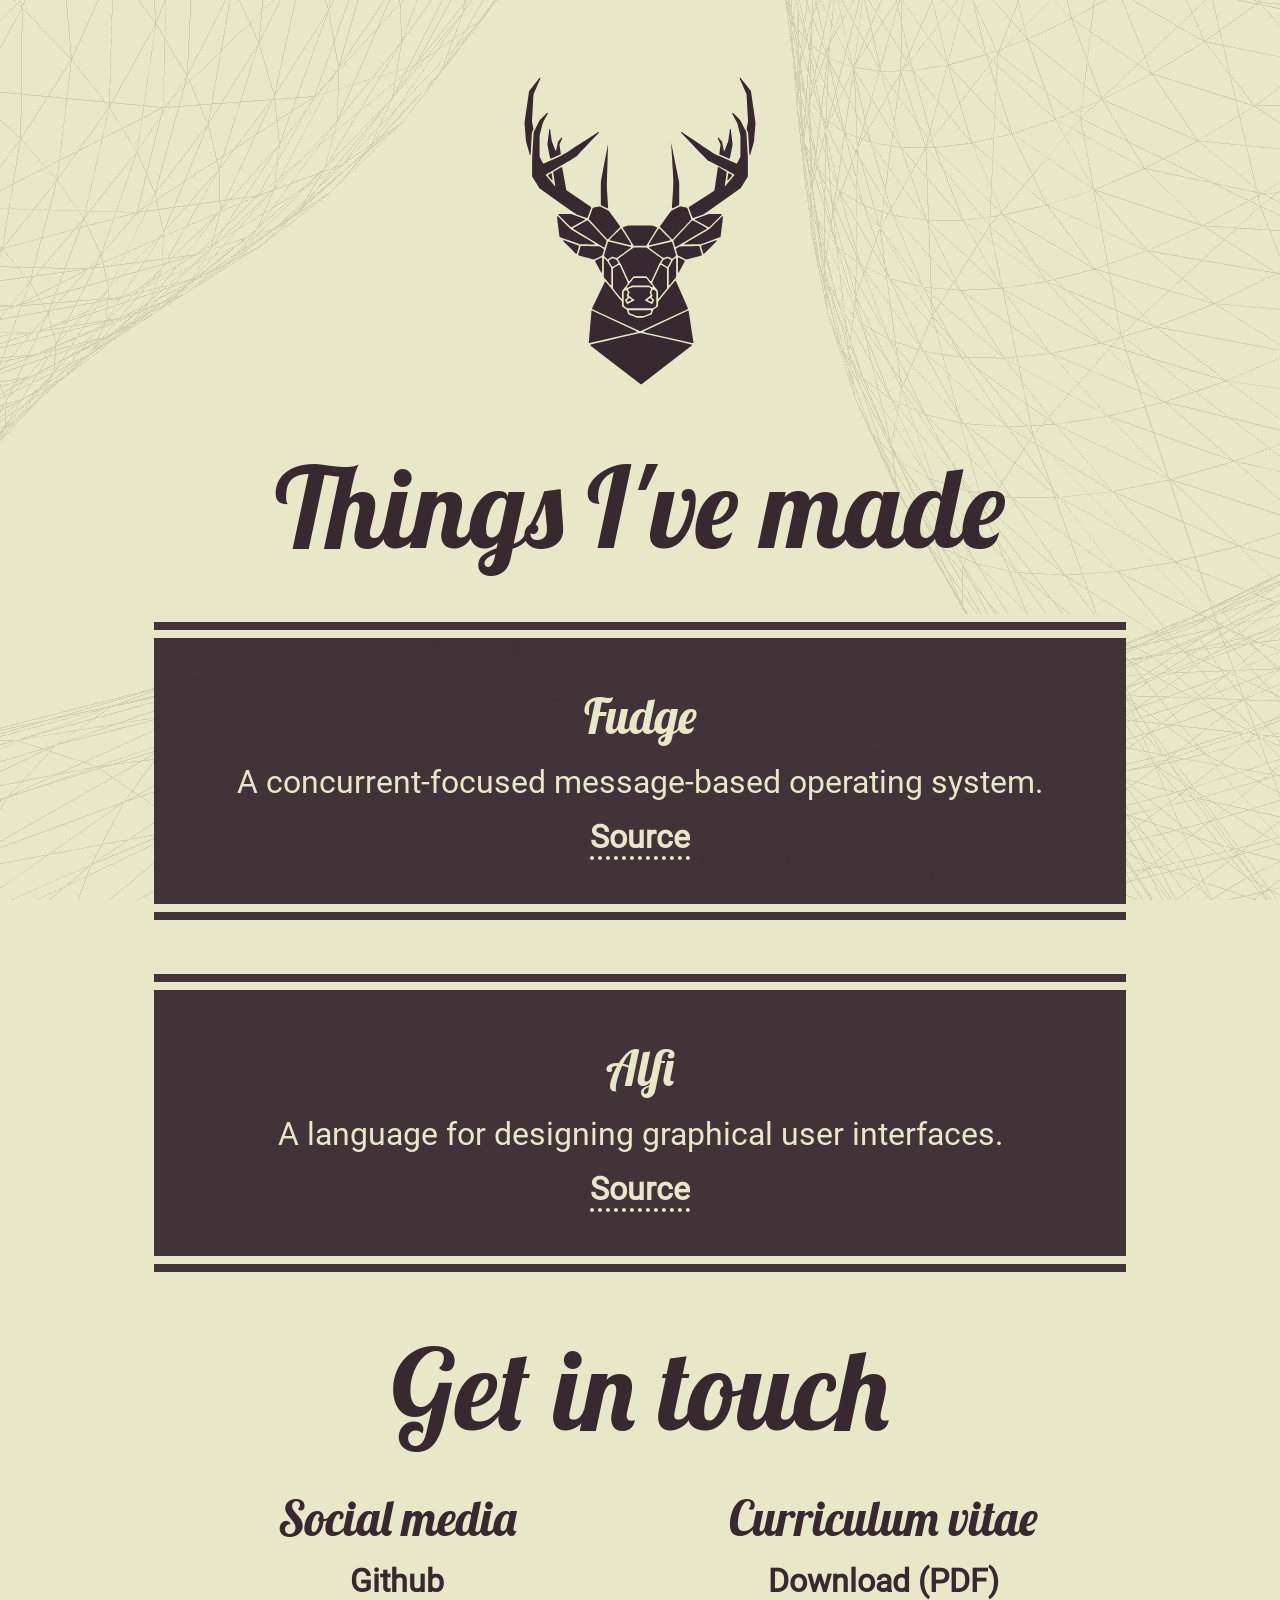
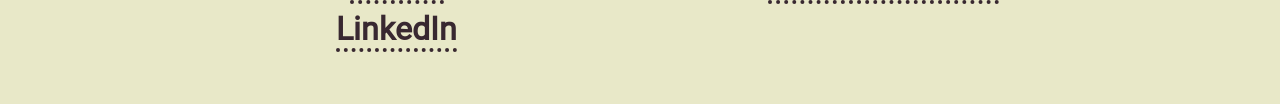
==== index.html @ 1d3410d7 "add reindeer logo and background Signed-off-by: Jens Nyberg <jens.nyberg@gmail.com>" ====
<!DOCTYPE html>
<html>
    <head>
        <title>Home of Jens Nyberg</title>
        <link rel="stylesheet" type="text/css" href="style.css">
    </head>
    <body>
        <div id="container" style="position: fixed; z-index: -10"></div>
        <script src="wire/three.js"></script>
        <script src="wire/script.js"></script>
        <div class="box0">
            <div class="row">
                <div class="col">
                    <div class="box1 title center"><img src="reindeer.svg" width="320px"/></div>
                    <div class="box1 topic center">Things I've made</div>
                </div>
            </div>
            <div class="row">
                <div class="col">
                    <div class="box1">
                        <div class="box2 dark">
                            <div class="box3 subtopic center">Fudge</div>
                            <div class="box3 text center">A concurrent-focused message-based operating system.</div>
                            <div class="box3 text center"><a href="http://github.com/jezze/fudge">Source</a></div>
                        </div>
                    </div>
                    <div class="box1">
                        <div class="box2 dark">
                            <div class="box3 subtopic center">Alfi</div>
                            <div class="box3 text center">A language for designing graphical user interfaces.</div>
                            <div class="box3 text center"><a href="http://github.com/jezze/alfi">Source</a></div>
                        </div>
                    </div>
                </div>
            </div>
            <div class="row">
                <div class="col">
                    <div class="box1 topic center">Get in touch</div>
                    <div class="row">
                        <div class="col">
                            <div class="box1 subtopic center">Social media</div>
                            <div class="box3 text center"><a href="http://github.com/jezze">Github</a></div>
                            <div class="box3 text center"><a href="http://linkedin.com/in/jens-nyberg">LinkedIn</a></div>
                        </div>
                        <div class="col">
                            <div class="box1 subtopic center">Curriculum vitae</div>
                            <div class="box3 text center"><a href="cv.pdf">Download (PDF)</a></div>
                        </div>
                    </div>
                </div>
            </div>
        </div>
    </body>
</html>
---- style.css ----
@font-face {
    font-family: "Roboto Regular";
    src: url("fonts/Roboto-Regular.ttf");
}

@font-face {
    font-family: "Lobster Regular";
    src: url("fonts/Lobster-Regular.ttf");
}

a {
    color: #382830;
    font-weight: bold;
    text-decoration: none;
    border-bottom: 4px dotted #382830;
}

div.dark a {
    color: #e8e8c8;
    border-bottom: 4px dotted #e8e8c8;
}

body {
    margin: 0px;
    background-color: #e8e8c8;
}

div.box0 {
    padding: 4% 12% 4% 12%;
}

div.box1 {
    padding: 2% 0% 2% 0%;
}

div.box2 {
    padding: 4% 6% 4% 6%;
}

div.box3 {
    padding: 1% 0% 1% 0%;
}

div.center {
    text-align: center;
}

div.row {
    display: flex;
    flex-direction: row;
    flex: 1;
}

div.col {
    display: flex;
    flex-direction: column;
    flex: 1;
}

div.text {
    font-family: "Roboto Regular";
    font-size: 2em;
    color: #382830;
}

div.title {
    font-family: "Roboto Regular";
    font-size: 1.5em;
    color: #382830;
}

div.topic {
    font-family: "Lobster Regular";
    font-size: 7em;
    color: #382830;
}

div.subtopic {
    font-family: "Lobster Regular";
    font-size: 3em;
    color: #382830;
}

div.dark {
    background-color: #382830;
    border-top: 24px double #e8e8c8;
    border-bottom: 24px double #e8e8c8;
    opacity: 0.94;
}

div.dark a {
    padding: 0px;
}

div.dark div.text {
    color: #e8e8c8;
}

div.dark div.title {
    color: #e8e8c8;
}

div.dark div.topic {
    color: #e8e8c8;
}

div.dark div.subtopic {
    color: #e8e8c8;
}
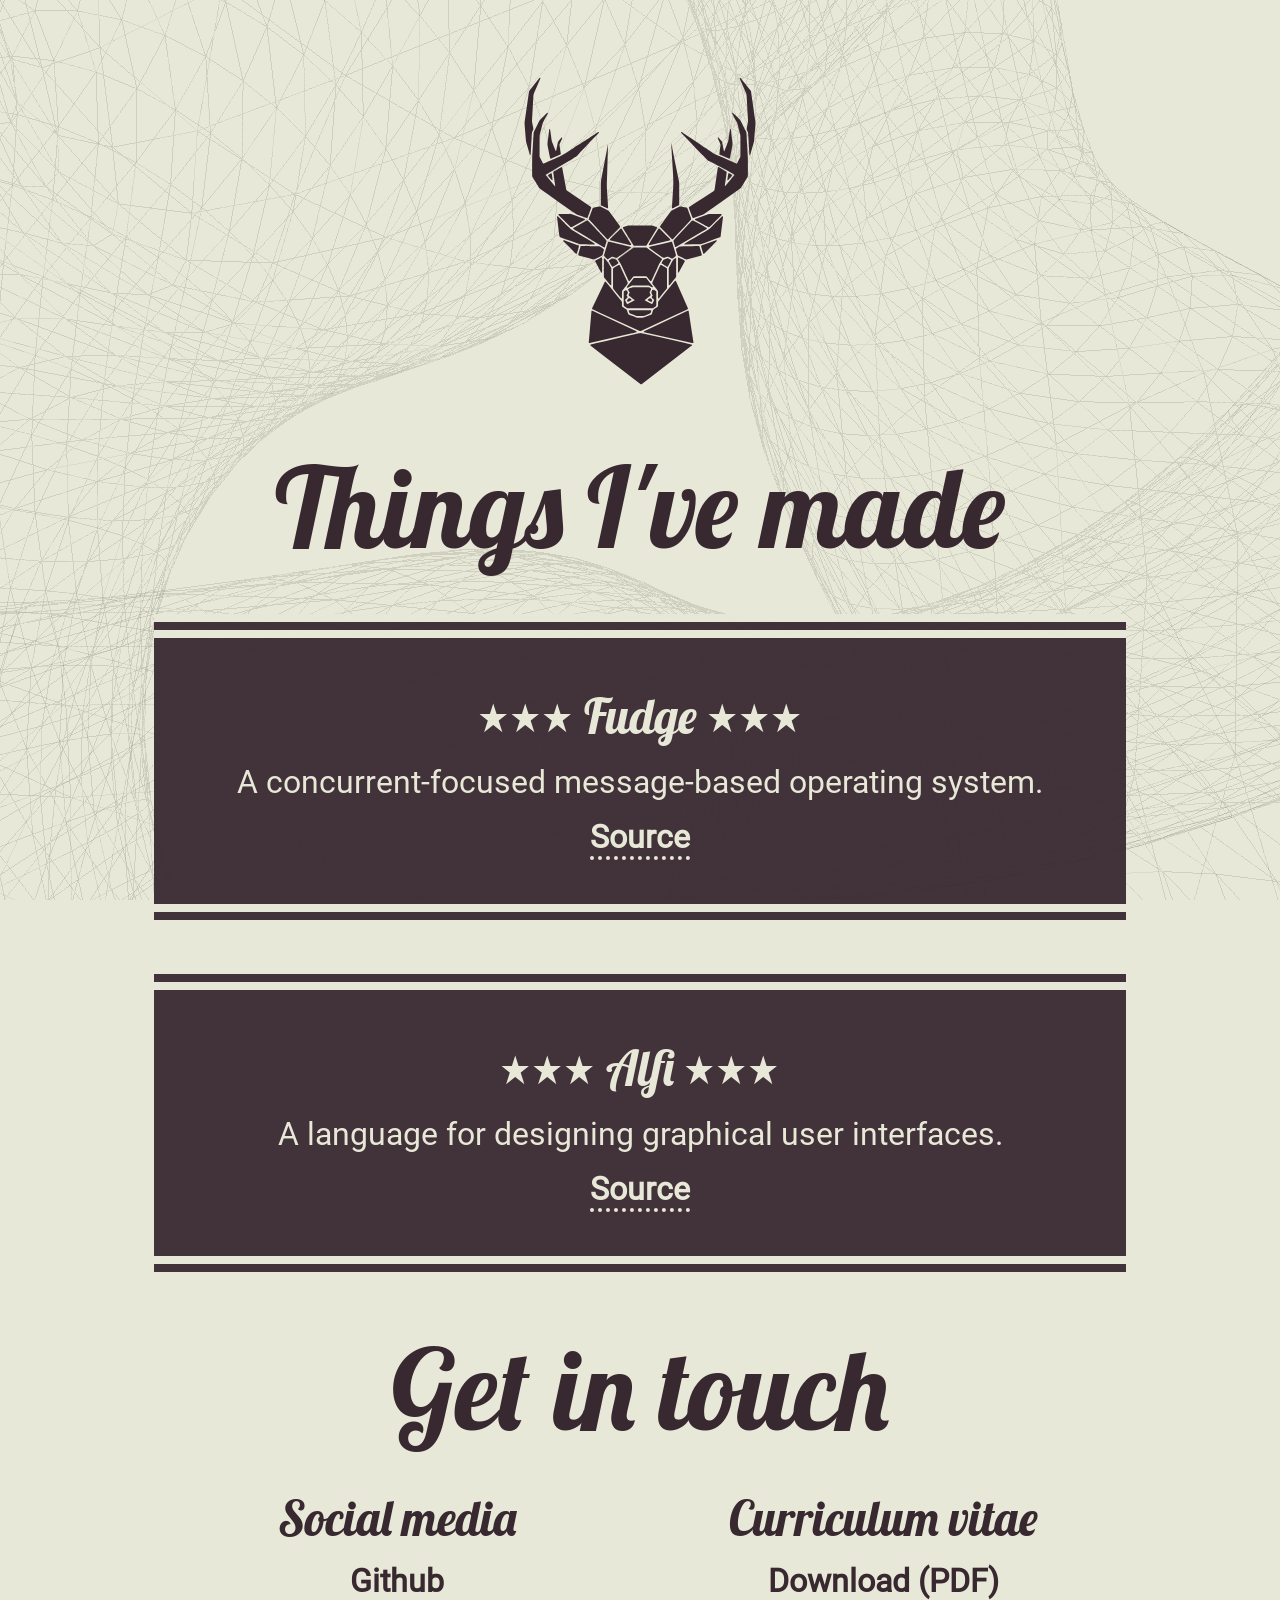
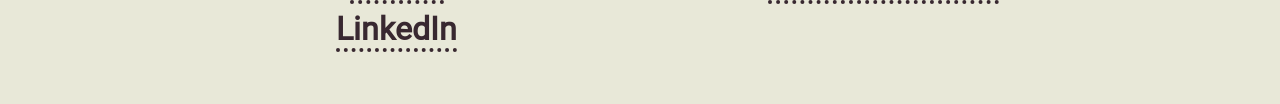
==== commit 4e5a7019: "add stars Signed-off-by: Jens Nyberg <jens.nyberg@gmail.com>" ====
--- a/index.html
+++ b/index.html
@@ -19,14 +19,14 @@
                 <div class="col">
                     <div class="box1">
                         <div class="box2 dark">
-                            <div class="box3 subtopic center">Fudge</div>
+                            <div class="box3 subtopic center"><img src="star.svg" width="32px"/><img src="star.svg" width="32px"/><img src="star.svg" width="32px"/> Fudge <img src="star.svg" width="32px"/><img src="star.svg" width="32px"/><img src="star.svg" width="32px"/></div>
                             <div class="box3 text center">A concurrent-focused message-based operating system.</div>
                             <div class="box3 text center"><a href="http://github.com/jezze/fudge">Source</a></div>
                         </div>
                     </div>
                     <div class="box1">
                         <div class="box2 dark">
-                            <div class="box3 subtopic center">Alfi</div>
+                            <div class="box3 subtopic center"><img src="star.svg" width="32px"/><img src="star.svg" width="32px"/><img src="star.svg" width="32px"/> Alfi <img src="star.svg" width="32px"/><img src="star.svg" width="32px"/><img src="star.svg" width="32px"/></div>
                             <div class="box3 text center">A language for designing graphical user interfaces.</div>
                             <div class="box3 text center"><a href="http://github.com/jezze/alfi">Source</a></div>
                         </div>
--- a/style.css
+++ b/style.css
@@ -16,13 +16,13 @@
 }
 
 div.dark a {
-    color: #e8e8c8;
-    border-bottom: 4px dotted #e8e8c8;
+    color: #e8e8d8;
+    border-bottom: 4px dotted #e8e8d8;
 }
 
 body {
     margin: 0px;
-    background-color: #e8e8c8;
+    background-color: #e8e8d8;
 }
 
 div.box0 {
@@ -83,8 +83,8 @@
 
 div.dark {
     background-color: #382830;
-    border-top: 24px double #e8e8c8;
-    border-bottom: 24px double #e8e8c8;
+    border-top: 24px double #e8e8d8;
+    border-bottom: 24px double #e8e8d8;
     opacity: 0.94;
 }
 
@@ -93,18 +93,18 @@
 }
 
 div.dark div.text {
-    color: #e8e8c8;
+    color: #e8e8d8;
 }
 
 div.dark div.title {
-    color: #e8e8c8;
+    color: #e8e8d8;
 }
 
 div.dark div.topic {
-    color: #e8e8c8;
+    color: #e8e8d8;
 }
 
 div.dark div.subtopic {
-    color: #e8e8c8;
+    color: #e8e8d8;
 }
 
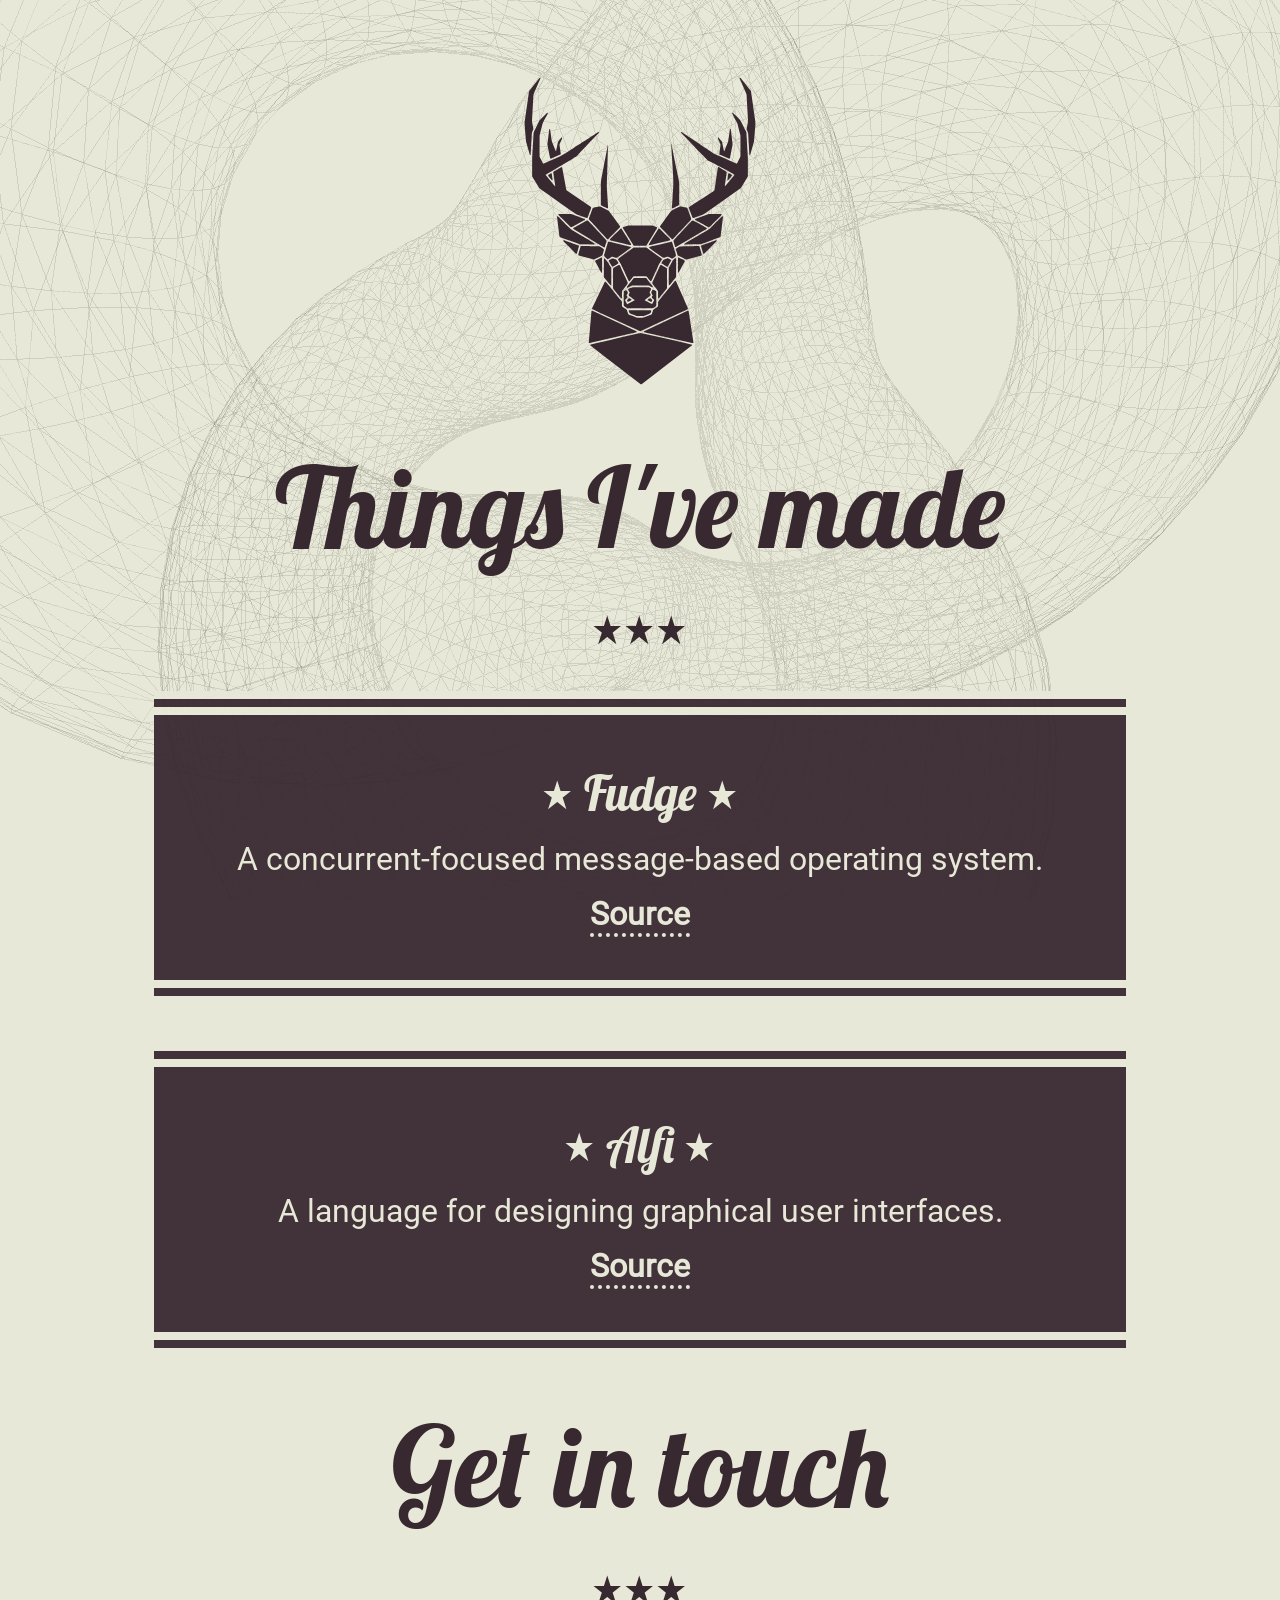
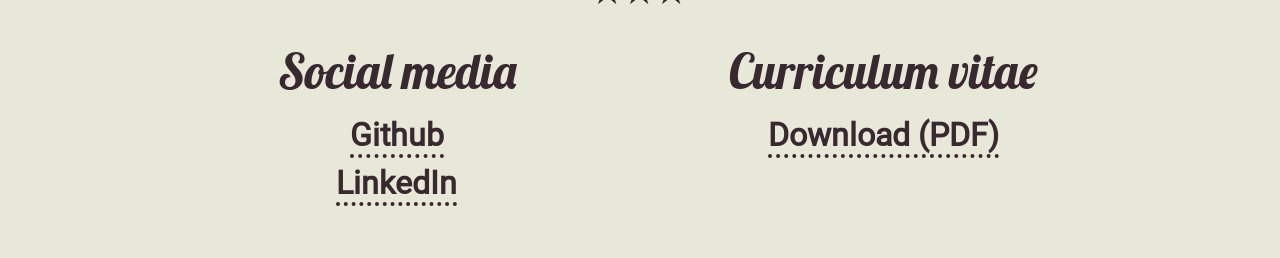
==== commit 0cb1c011: "add more stars Signed-off-by: Jens Nyberg <jens.nyberg@gmail.com>" ====
--- a/index.html
+++ b/index.html
@@ -13,20 +13,21 @@
                 <div class="col">
                     <div class="box1 title center"><img src="reindeer.svg" width="320px"/></div>
                     <div class="box1 topic center">Things I've made</div>
+                    <div class="box1 title center"><img src="star2.svg" width="32px"/><img src="star2.svg" width="32px"/><img src="star2.svg" width="32px"/></div>
                 </div>
             </div>
             <div class="row">
                 <div class="col">
                     <div class="box1">
                         <div class="box2 dark">
-                            <div class="box3 subtopic center"><img src="star.svg" width="32px"/><img src="star.svg" width="32px"/><img src="star.svg" width="32px"/> Fudge <img src="star.svg" width="32px"/><img src="star.svg" width="32px"/><img src="star.svg" width="32px"/></div>
+                            <div class="box3 subtopic center"><img src="star.svg" width="32px"/> Fudge <img src="star.svg" width="32px"/></div>
                             <div class="box3 text center">A concurrent-focused message-based operating system.</div>
                             <div class="box3 text center"><a href="http://github.com/jezze/fudge">Source</a></div>
                         </div>
                     </div>
                     <div class="box1">
                         <div class="box2 dark">
-                            <div class="box3 subtopic center"><img src="star.svg" width="32px"/><img src="star.svg" width="32px"/><img src="star.svg" width="32px"/> Alfi <img src="star.svg" width="32px"/><img src="star.svg" width="32px"/><img src="star.svg" width="32px"/></div>
+                            <div class="box3 subtopic center"><img src="star.svg" width="32px"/> Alfi <img src="star.svg" width="32px"/></div>
                             <div class="box3 text center">A language for designing graphical user interfaces.</div>
                             <div class="box3 text center"><a href="http://github.com/jezze/alfi">Source</a></div>
                         </div>
@@ -36,6 +37,7 @@
             <div class="row">
                 <div class="col">
                     <div class="box1 topic center">Get in touch</div>
+                    <div class="box1 title center"><img src="star2.svg" width="32px"/><img src="star2.svg" width="32px"/><img src="star2.svg" width="32px"/></div>
                     <div class="row">
                         <div class="col">
                             <div class="box1 subtopic center">Social media</div>
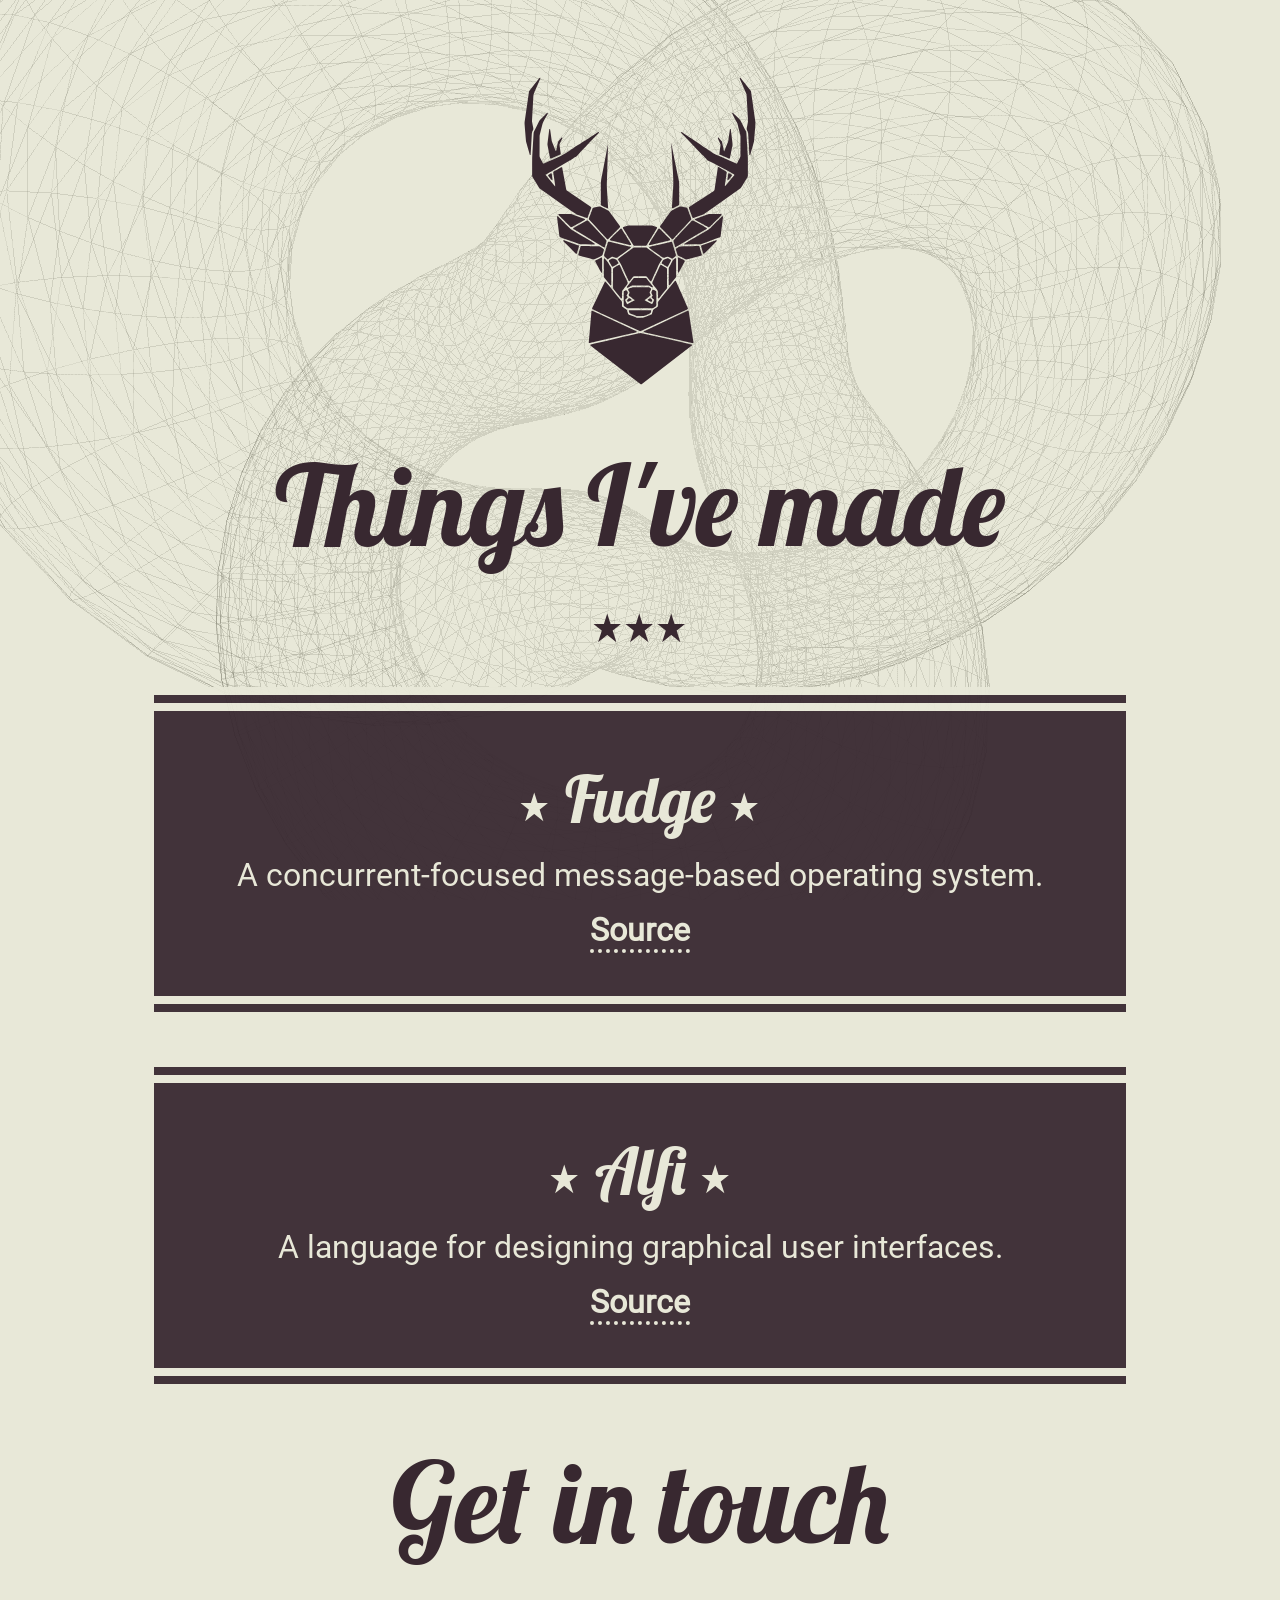
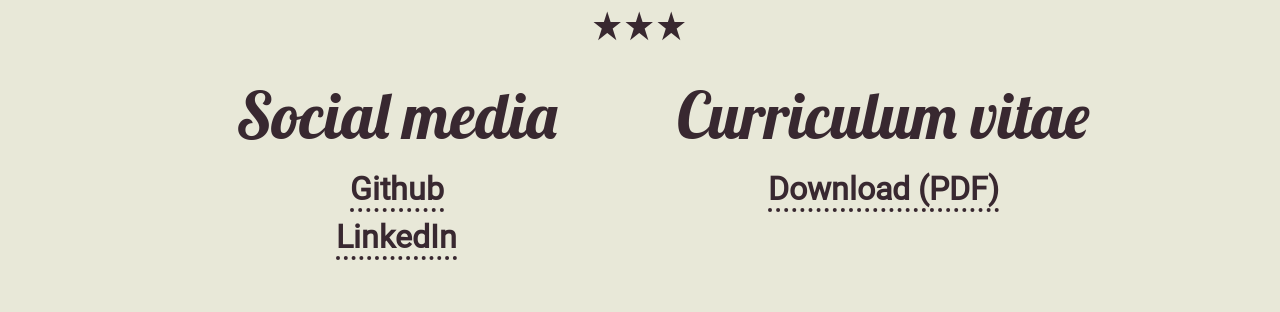
==== commit 2c870394: "cleanups Signed-off-by: Jens Nyberg <jens.nyberg@gmail.com>" ====
--- a/index.html
+++ b/index.html
@@ -11,9 +11,9 @@
         <div class="box0">
             <div class="row">
                 <div class="col">
-                    <div class="box1 title center"><img src="reindeer.svg" width="320px"/></div>
+                    <div class="box1 center"><img src="reindeer.svg" width="320px"/></div>
                     <div class="box1 topic center">Things I've made</div>
-                    <div class="box1 title center"><img src="star2.svg" width="32px"/><img src="star2.svg" width="32px"/><img src="star2.svg" width="32px"/></div>
+                    <div class="box1 center"><img src="star2.svg" width="32px"/><img src="star2.svg" width="32px"/><img src="star2.svg" width="32px"/></div>
                 </div>
             </div>
             <div class="row">
@@ -37,7 +37,7 @@
             <div class="row">
                 <div class="col">
                     <div class="box1 topic center">Get in touch</div>
-                    <div class="box1 title center"><img src="star2.svg" width="32px"/><img src="star2.svg" width="32px"/><img src="star2.svg" width="32px"/></div>
+                    <div class="box1 center"><img src="star2.svg" width="32px"/><img src="star2.svg" width="32px"/><img src="star2.svg" width="32px"/></div>
                     <div class="row">
                         <div class="col">
                             <div class="box1 subtopic center">Social media</div>
--- a/style.css
+++ b/style.css
@@ -63,12 +63,6 @@
     color: #382830;
 }
 
-div.title {
-    font-family: "Roboto Regular";
-    font-size: 1.5em;
-    color: #382830;
-}
-
 div.topic {
     font-family: "Lobster Regular";
     font-size: 7em;
@@ -77,7 +71,7 @@
 
 div.subtopic {
     font-family: "Lobster Regular";
-    font-size: 3em;
+    font-size: 4em;
     color: #382830;
 }
 
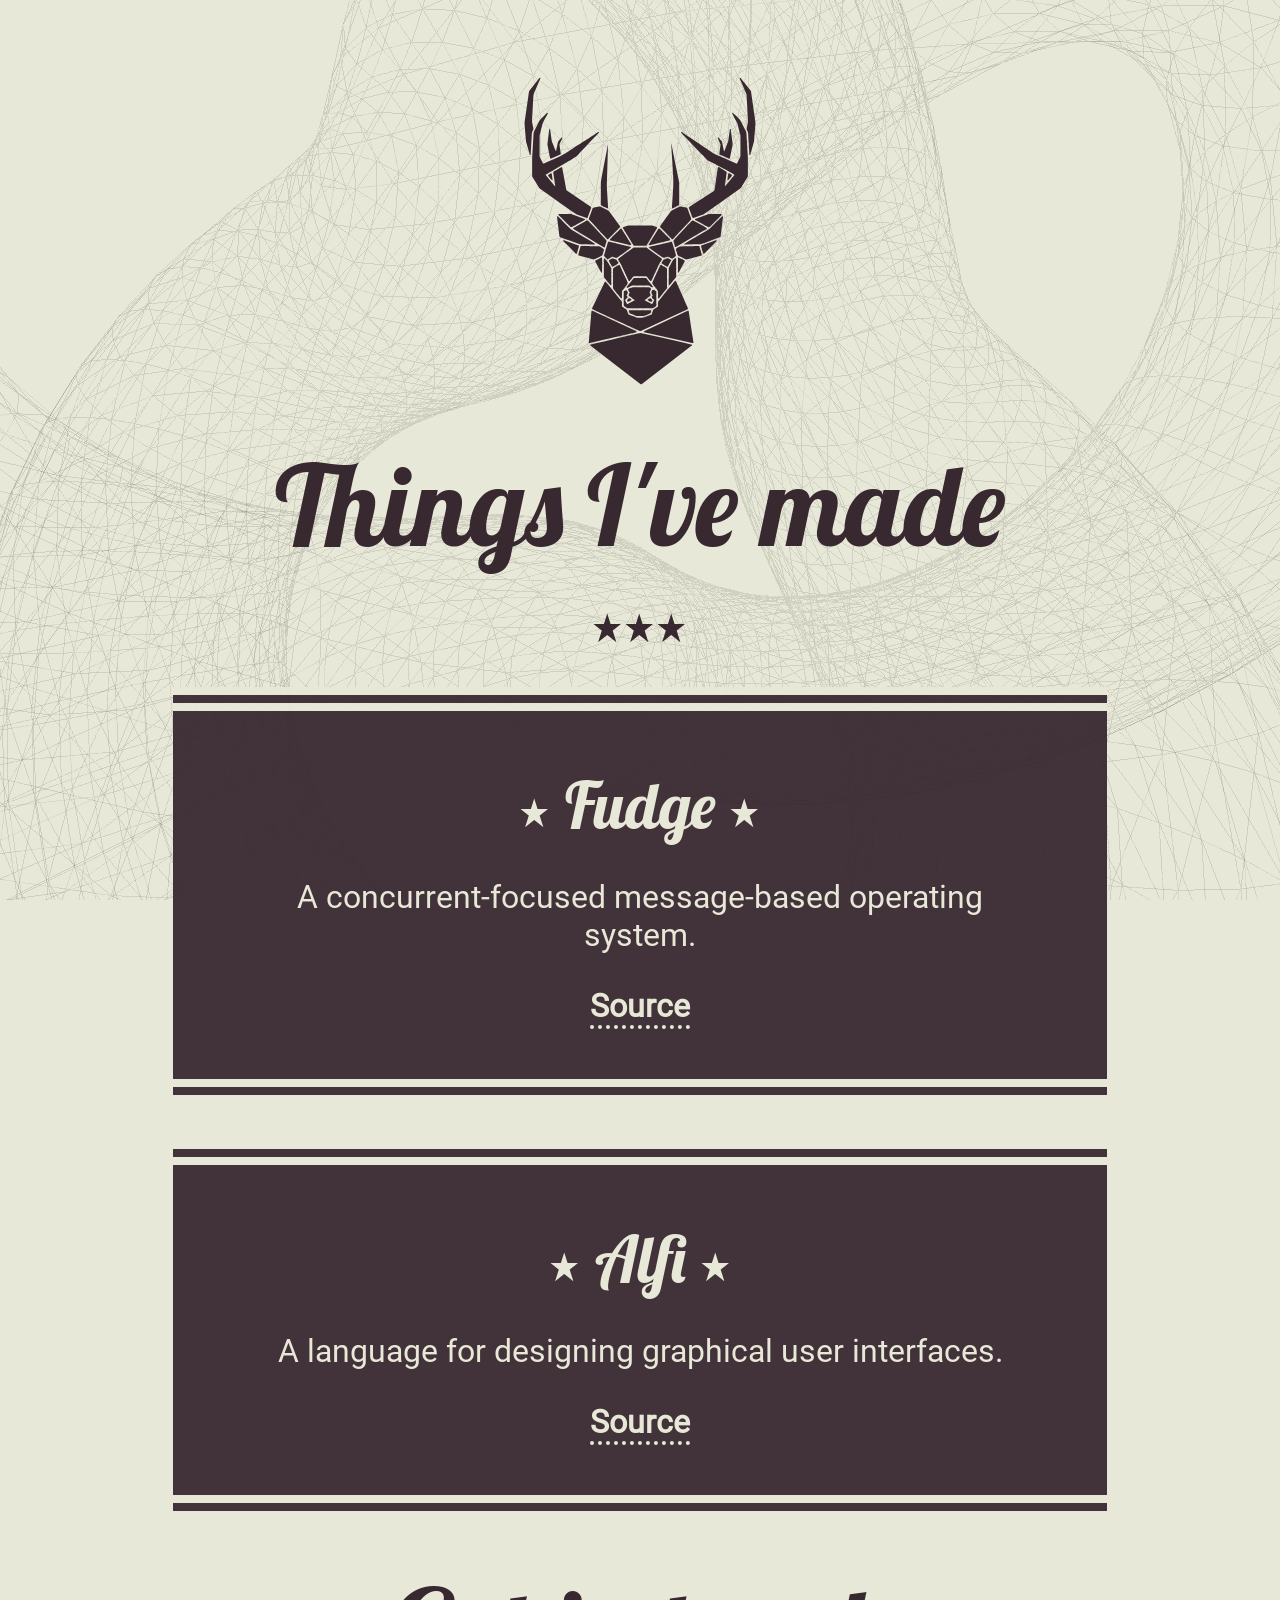
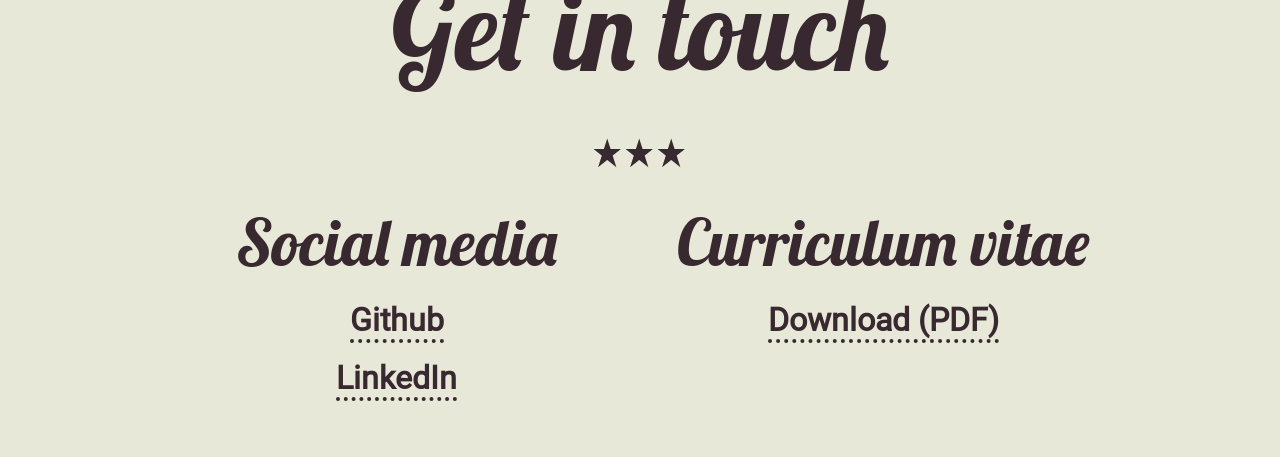
==== commit 6371bf3a: "tuning Signed-off-by: Jens Nyberg <jens.nyberg@gmail.com>" ====
--- a/index.html
+++ b/index.html
@@ -20,16 +20,16 @@
                 <div class="col">
                     <div class="box1">
                         <div class="box2 dark">
-                            <div class="box3 subtopic center"><img src="star.svg" width="32px"/> Fudge <img src="star.svg" width="32px"/></div>
-                            <div class="box3 text center">A concurrent-focused message-based operating system.</div>
-                            <div class="box3 text center"><a href="http://github.com/jezze/fudge">Source</a></div>
+                            <div class="box1 subtopic center"><img src="star.svg" width="32px"/> Fudge <img src="star.svg" width="32px"/></div>
+                            <div class="box1 text center">A concurrent-focused message-based operating system.</div>
+                            <div class="box1 text center"><a href="http://github.com/jezze/fudge">Source</a></div>
                         </div>
                     </div>
                     <div class="box1">
                         <div class="box2 dark">
-                            <div class="box3 subtopic center"><img src="star.svg" width="32px"/> Alfi <img src="star.svg" width="32px"/></div>
-                            <div class="box3 text center">A language for designing graphical user interfaces.</div>
-                            <div class="box3 text center"><a href="http://github.com/jezze/alfi">Source</a></div>
+                            <div class="box1 subtopic center"><img src="star.svg" width="32px"/> Alfi <img src="star.svg" width="32px"/></div>
+                            <div class="box1 text center">A language for designing graphical user interfaces.</div>
+                            <div class="box1 text center"><a href="http://github.com/jezze/alfi">Source</a></div>
                         </div>
                     </div>
                 </div>
@@ -41,12 +41,12 @@
                     <div class="row">
                         <div class="col">
                             <div class="box1 subtopic center">Social media</div>
-                            <div class="box3 text center"><a href="http://github.com/jezze">Github</a></div>
-                            <div class="box3 text center"><a href="http://linkedin.com/in/jens-nyberg">LinkedIn</a></div>
+                            <div class="box1 text center"><a href="http://github.com/jezze">Github</a></div>
+                            <div class="box1 text center"><a href="http://linkedin.com/in/jens-nyberg">LinkedIn</a></div>
                         </div>
                         <div class="col">
                             <div class="box1 subtopic center">Curriculum vitae</div>
-                            <div class="box3 text center"><a href="cv.pdf">Download (PDF)</a></div>
+                            <div class="box1 text center"><a href="cv.pdf">Download (PDF)</a></div>
                         </div>
                     </div>
                 </div>
--- a/style.css
+++ b/style.css
@@ -30,15 +30,11 @@
 }
 
 div.box1 {
-    padding: 2% 0% 2% 0%;
+    padding: 2% 2% 2% 2%;
 }
 
 div.box2 {
     padding: 4% 6% 4% 6%;
-}
-
-div.box3 {
-    padding: 1% 0% 1% 0%;
 }
 
 div.center {
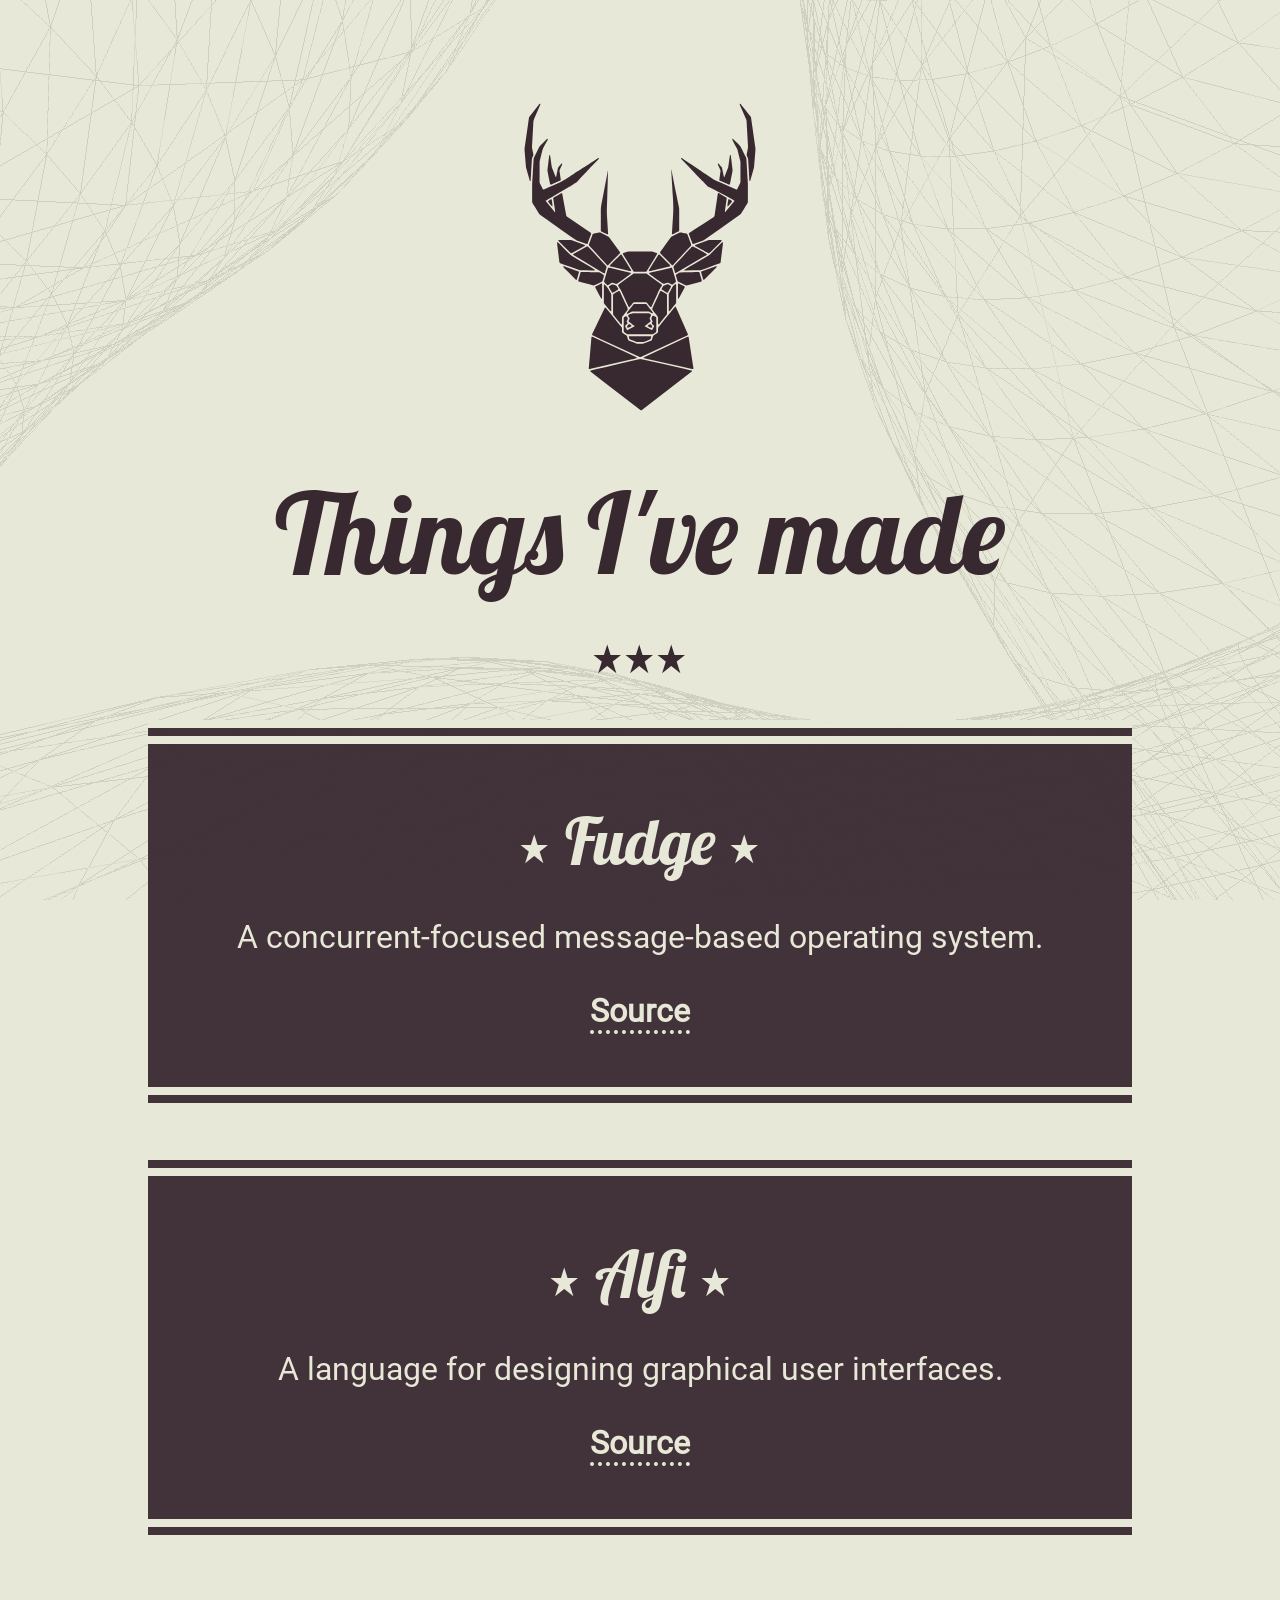
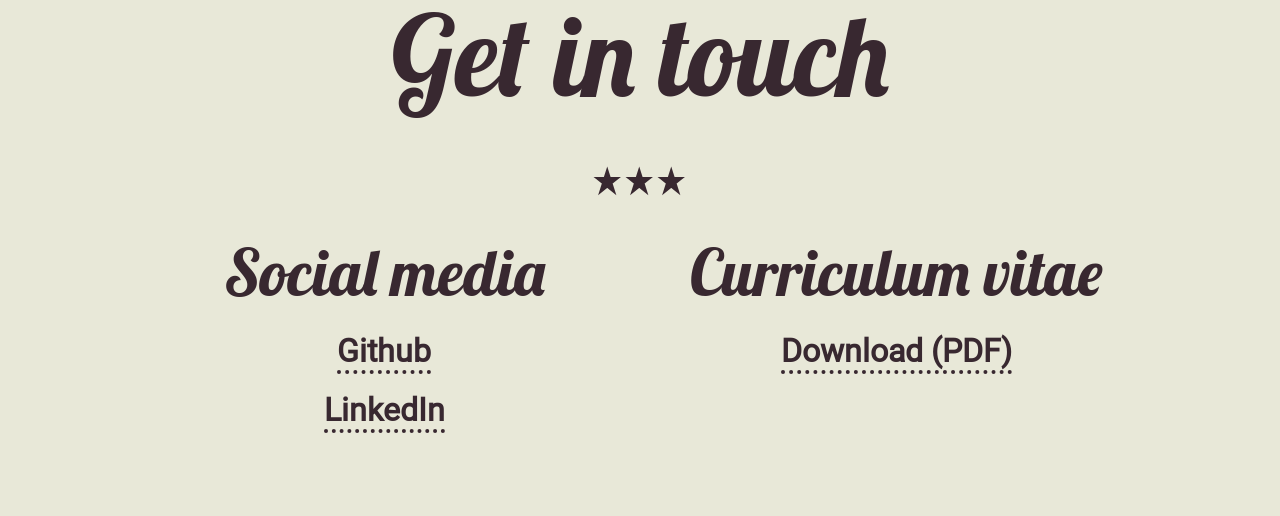
==== commit 45a14593: "more Signed-off-by: Jens Nyberg <jens.nyberg@gmail.com>" ====
--- a/index.html
+++ b/index.html
@@ -5,9 +5,7 @@
         <link rel="stylesheet" type="text/css" href="style.css">
     </head>
     <body>
-        <div id="container" style="position: fixed; z-index: -10"></div>
-        <script src="wire/three.js"></script>
-        <script src="wire/script.js"></script>
+        <div id="container" style="position: fixed; z-index: -1"></div>
         <div class="box0">
             <div class="row">
                 <div class="col">
@@ -52,5 +50,7 @@
                 </div>
             </div>
         </div>
+        <script src="wire/three.js"></script>
+        <script src="wire/script.js"></script>
     </body>
 </html>
--- a/style.css
+++ b/style.css
@@ -15,18 +15,13 @@
     border-bottom: 4px dotted #382830;
 }
 
-div.dark a {
-    color: #e8e8d8;
-    border-bottom: 4px dotted #e8e8d8;
-}
-
 body {
     margin: 0px;
     background-color: #e8e8d8;
 }
 
 div.box0 {
-    padding: 4% 12% 4% 12%;
+    padding: 6% 10% 6% 10%;
 }
 
 div.box1 {
@@ -34,7 +29,7 @@
 }
 
 div.box2 {
-    padding: 4% 6% 4% 6%;
+    padding: 4% 4% 4% 4%;
 }
 
 div.center {
@@ -79,7 +74,8 @@
 }
 
 div.dark a {
-    padding: 0px;
+    color: #e8e8d8;
+    border-bottom: 4px dotted #e8e8d8;
 }
 
 div.dark div.text {
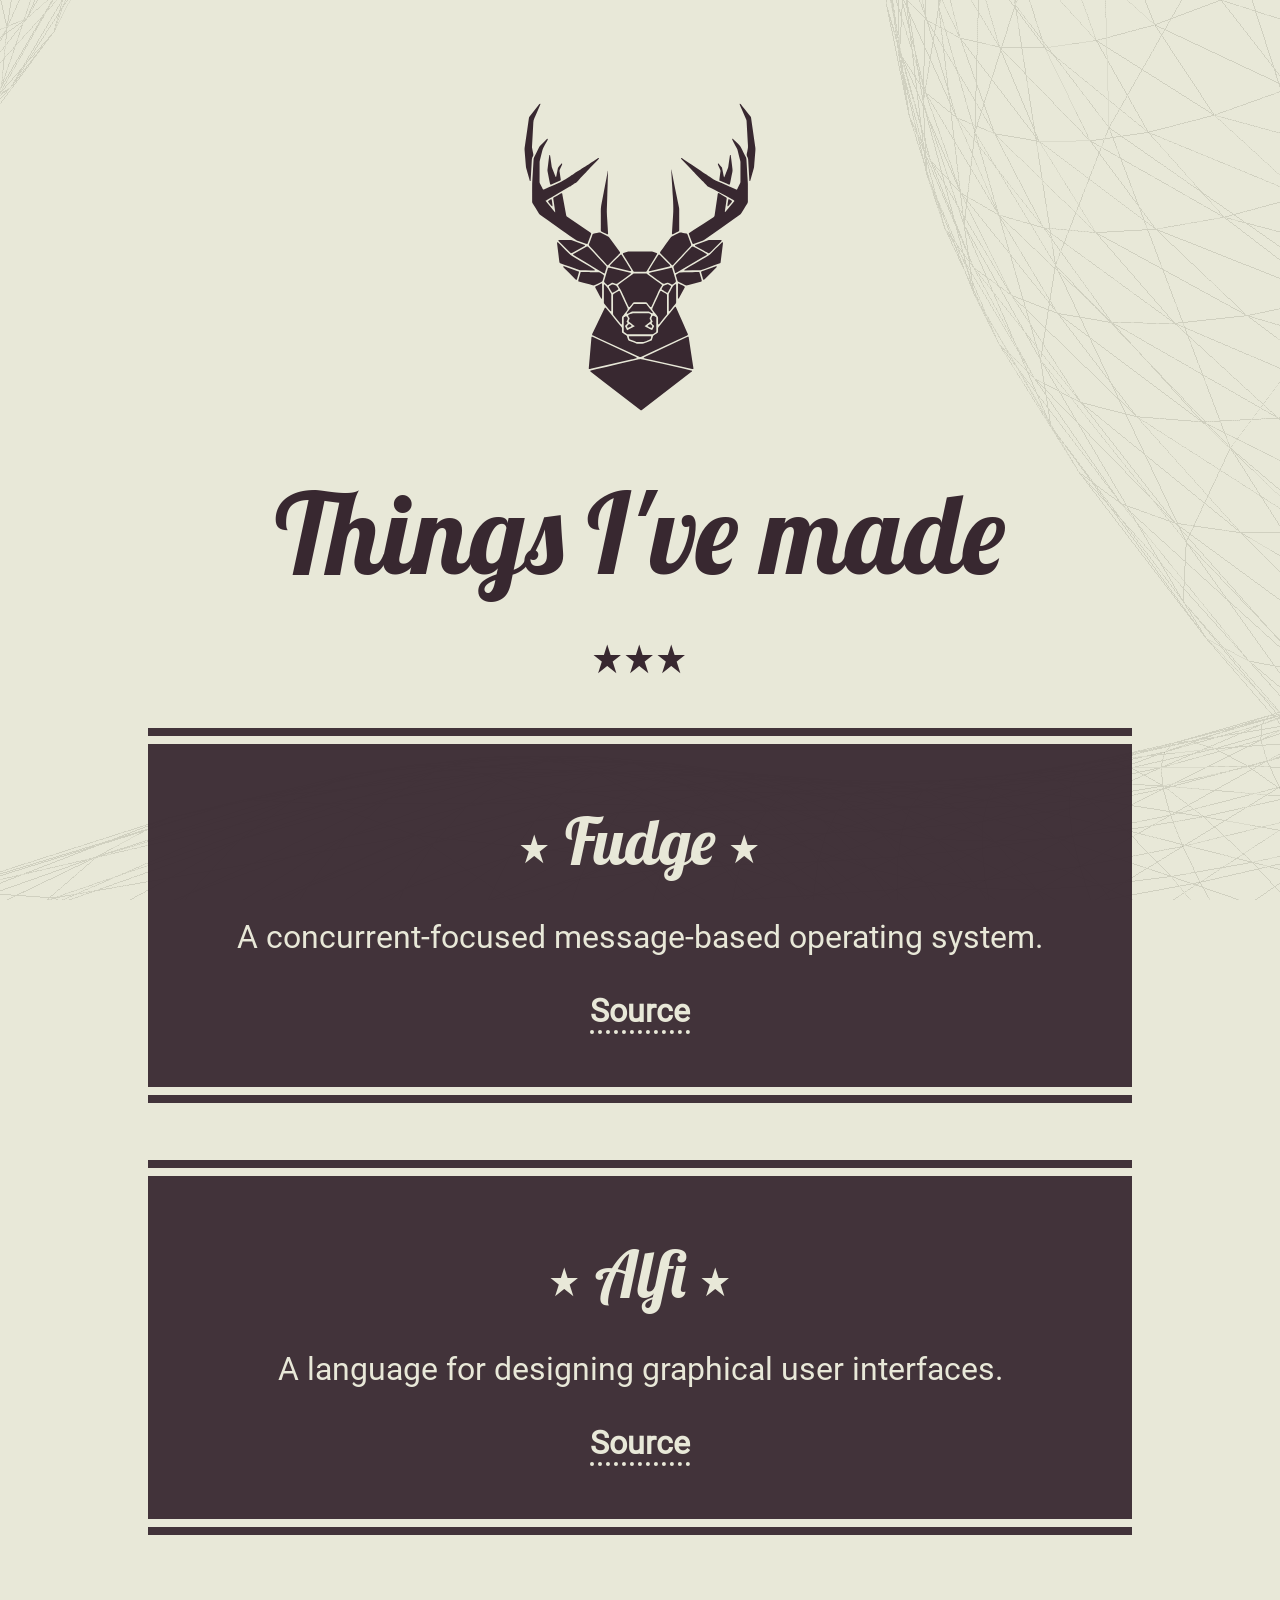
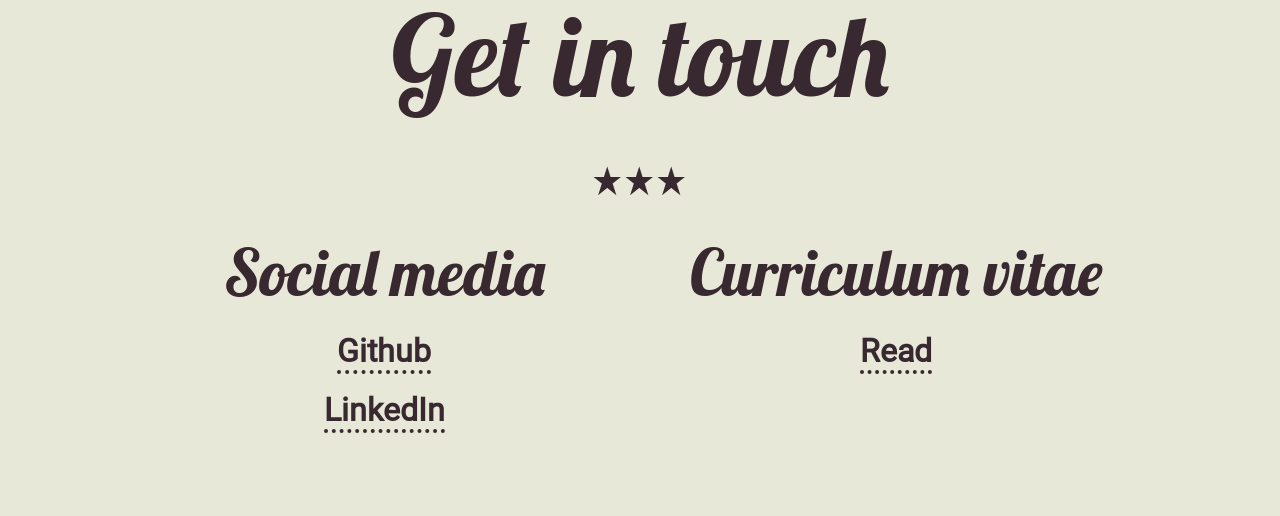
==== commit 64da7008: "more" ====
--- a/index.html
+++ b/index.html
@@ -44,7 +44,7 @@
                         </div>
                         <div class="col">
                             <div class="box1 subtopic center">Curriculum vitae</div>
-                            <div class="box1 text center"><a href="cv.pdf">Download (PDF)</a></div>
+                            <div class="box1 text center"><a href="https://jensnyberg.com/cv">Read</a></div>
                         </div>
                     </div>
                 </div>
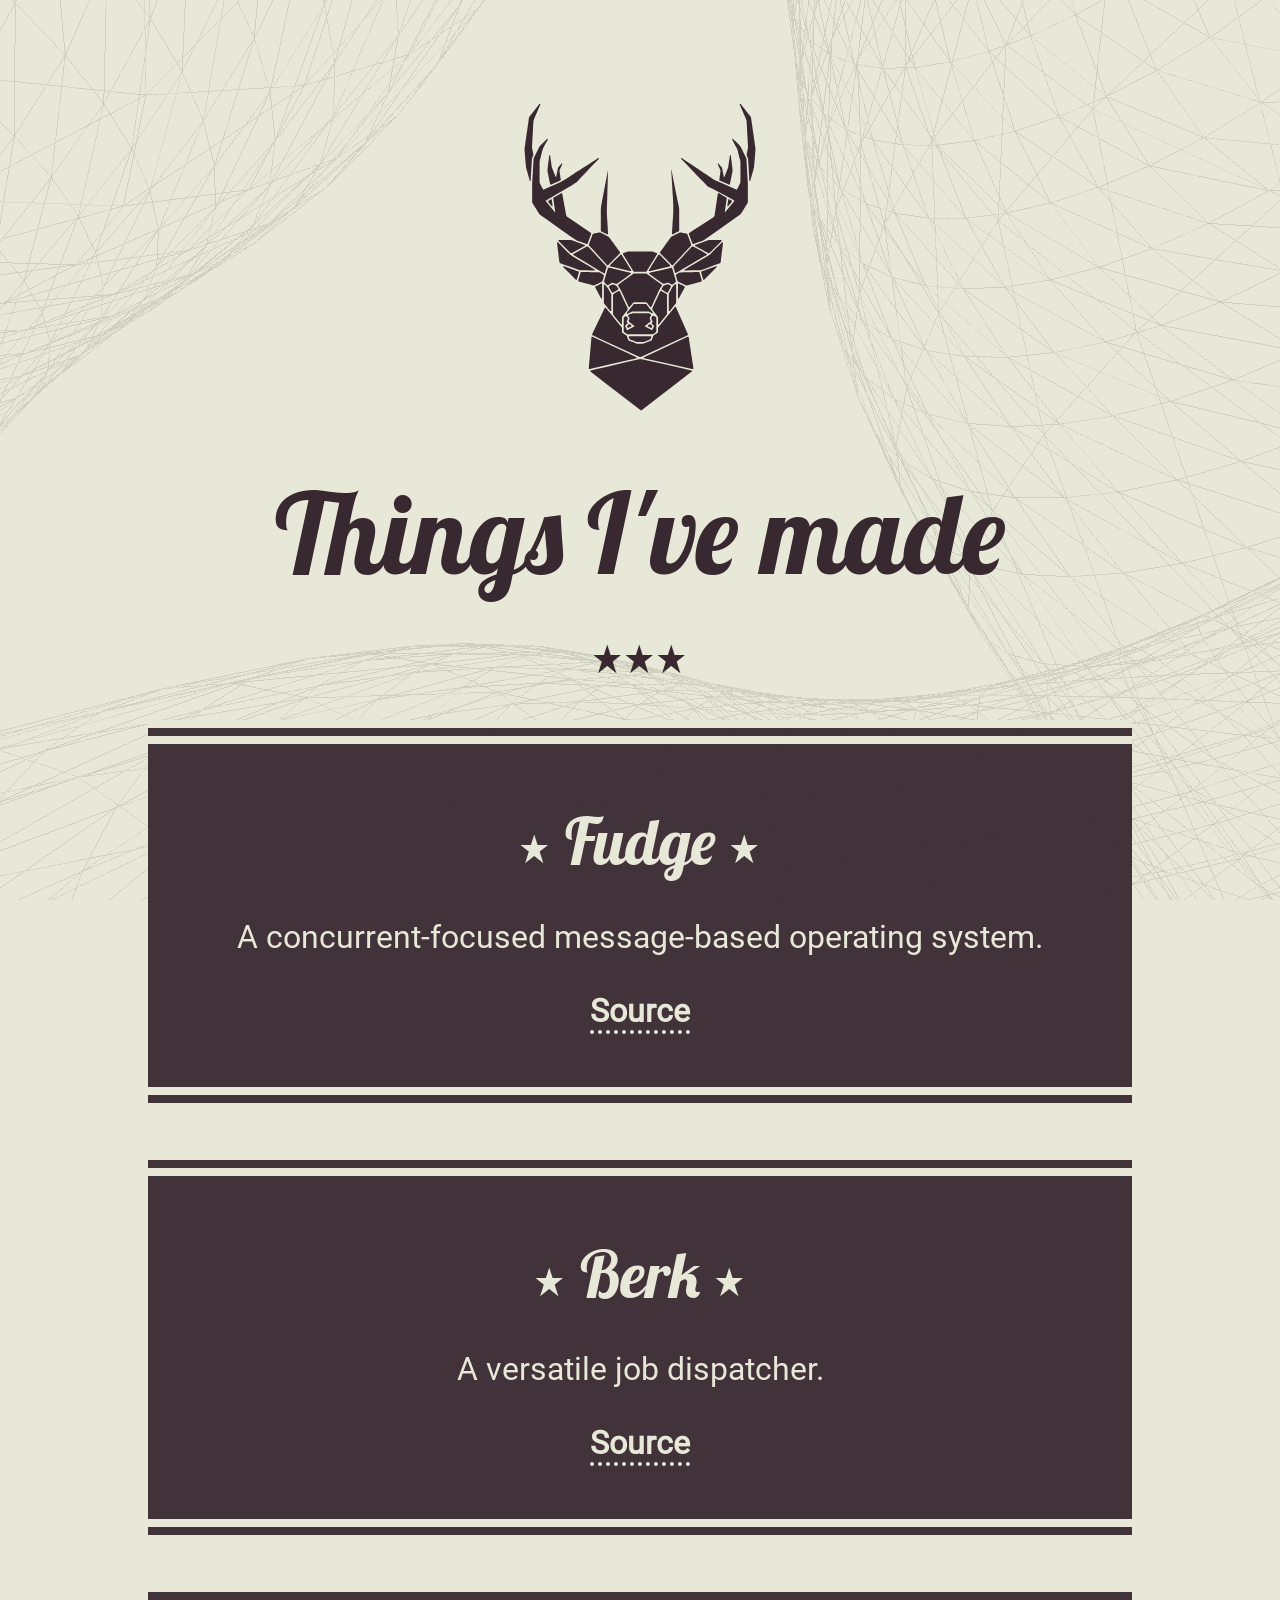
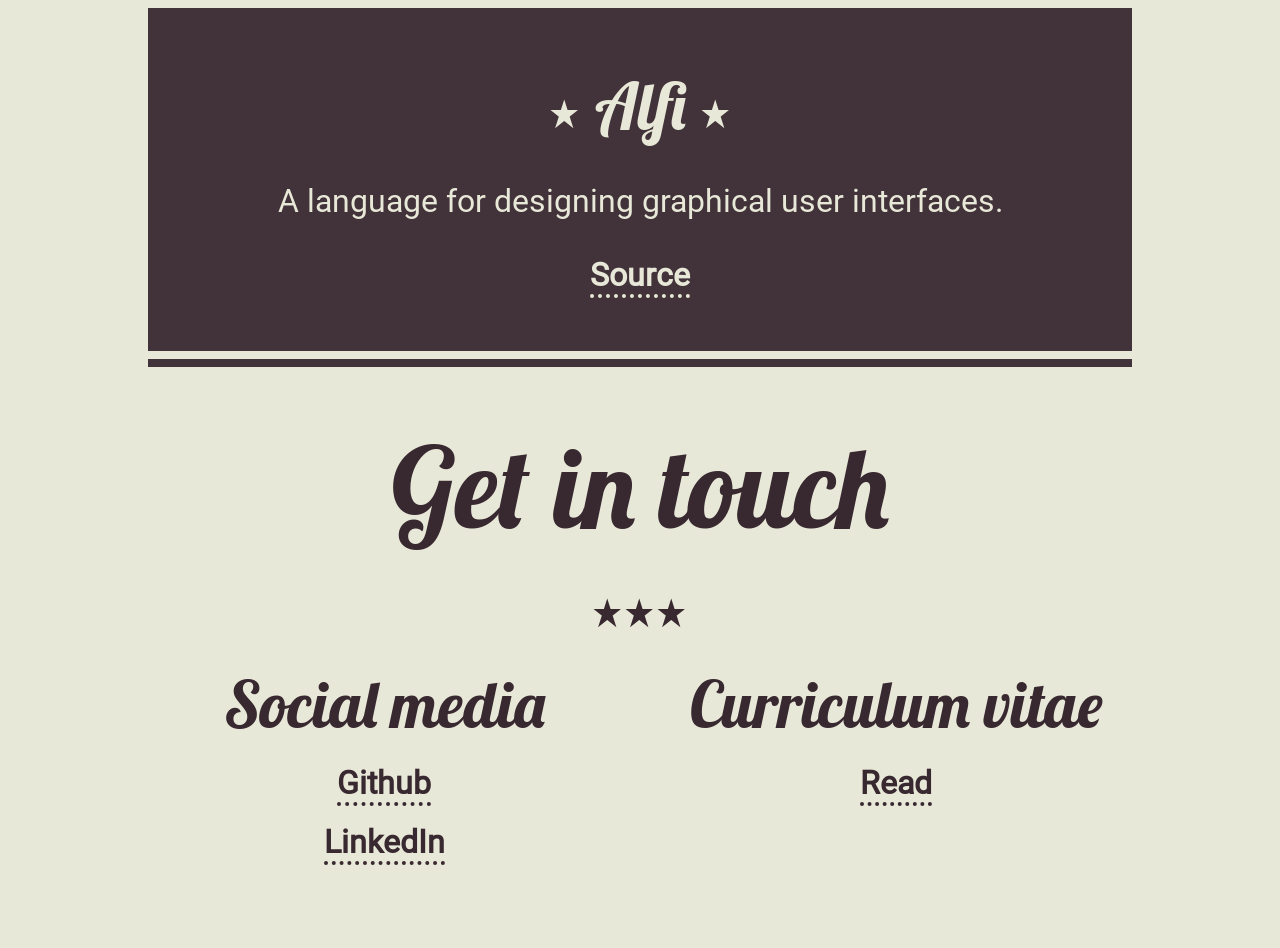
==== commit c6f6bf60: "more" ====
--- a/index.html
+++ b/index.html
@@ -20,14 +20,22 @@
                         <div class="box2 dark">
                             <div class="box1 subtopic center"><img src="star.svg" width="32px"/> Fudge <img src="star.svg" width="32px"/></div>
                             <div class="box1 text center">A concurrent-focused message-based operating system.</div>
-                            <div class="box1 text center"><a href="http://github.com/jezze/fudge">Source</a></div>
+                            <div class="box1 text center"><a href="https://github.com/jezze/fudge">Source</a></div>
                         </div>
                     </div>
                     <div class="box1">
                         <div class="box2 dark">
+                            <div class="box1 subtopic center"><img src="star.svg" width="32px"/> Berk <img src="star.svg" width="32px"/></div>
+                            <div class="box1 text center">A versatile job dispatcher.</div>
+                            <div class="box1 text center"><a href="https://github.com/jezze/berk">Source</a></div>
+                        </div>
+                    </div>
+
+                    <div class="box1">
+                        <div class="box2 dark">
                             <div class="box1 subtopic center"><img src="star.svg" width="32px"/> Alfi <img src="star.svg" width="32px"/></div>
                             <div class="box1 text center">A language for designing graphical user interfaces.</div>
-                            <div class="box1 text center"><a href="http://github.com/jezze/alfi">Source</a></div>
+                            <div class="box1 text center"><a href="https://github.com/jezze/alfi">Source</a></div>
                         </div>
                     </div>
                 </div>
@@ -39,8 +47,8 @@
                     <div class="row">
                         <div class="col">
                             <div class="box1 subtopic center">Social media</div>
-                            <div class="box1 text center"><a href="http://github.com/jezze">Github</a></div>
-                            <div class="box1 text center"><a href="http://linkedin.com/in/jens-nyberg">LinkedIn</a></div>
+                            <div class="box1 text center"><a href="https://github.com/jezze">Github</a></div>
+                            <div class="box1 text center"><a href="https://linkedin.com/in/jens-nyberg">LinkedIn</a></div>
                         </div>
                         <div class="col">
                             <div class="box1 subtopic center">Curriculum vitae</div>
